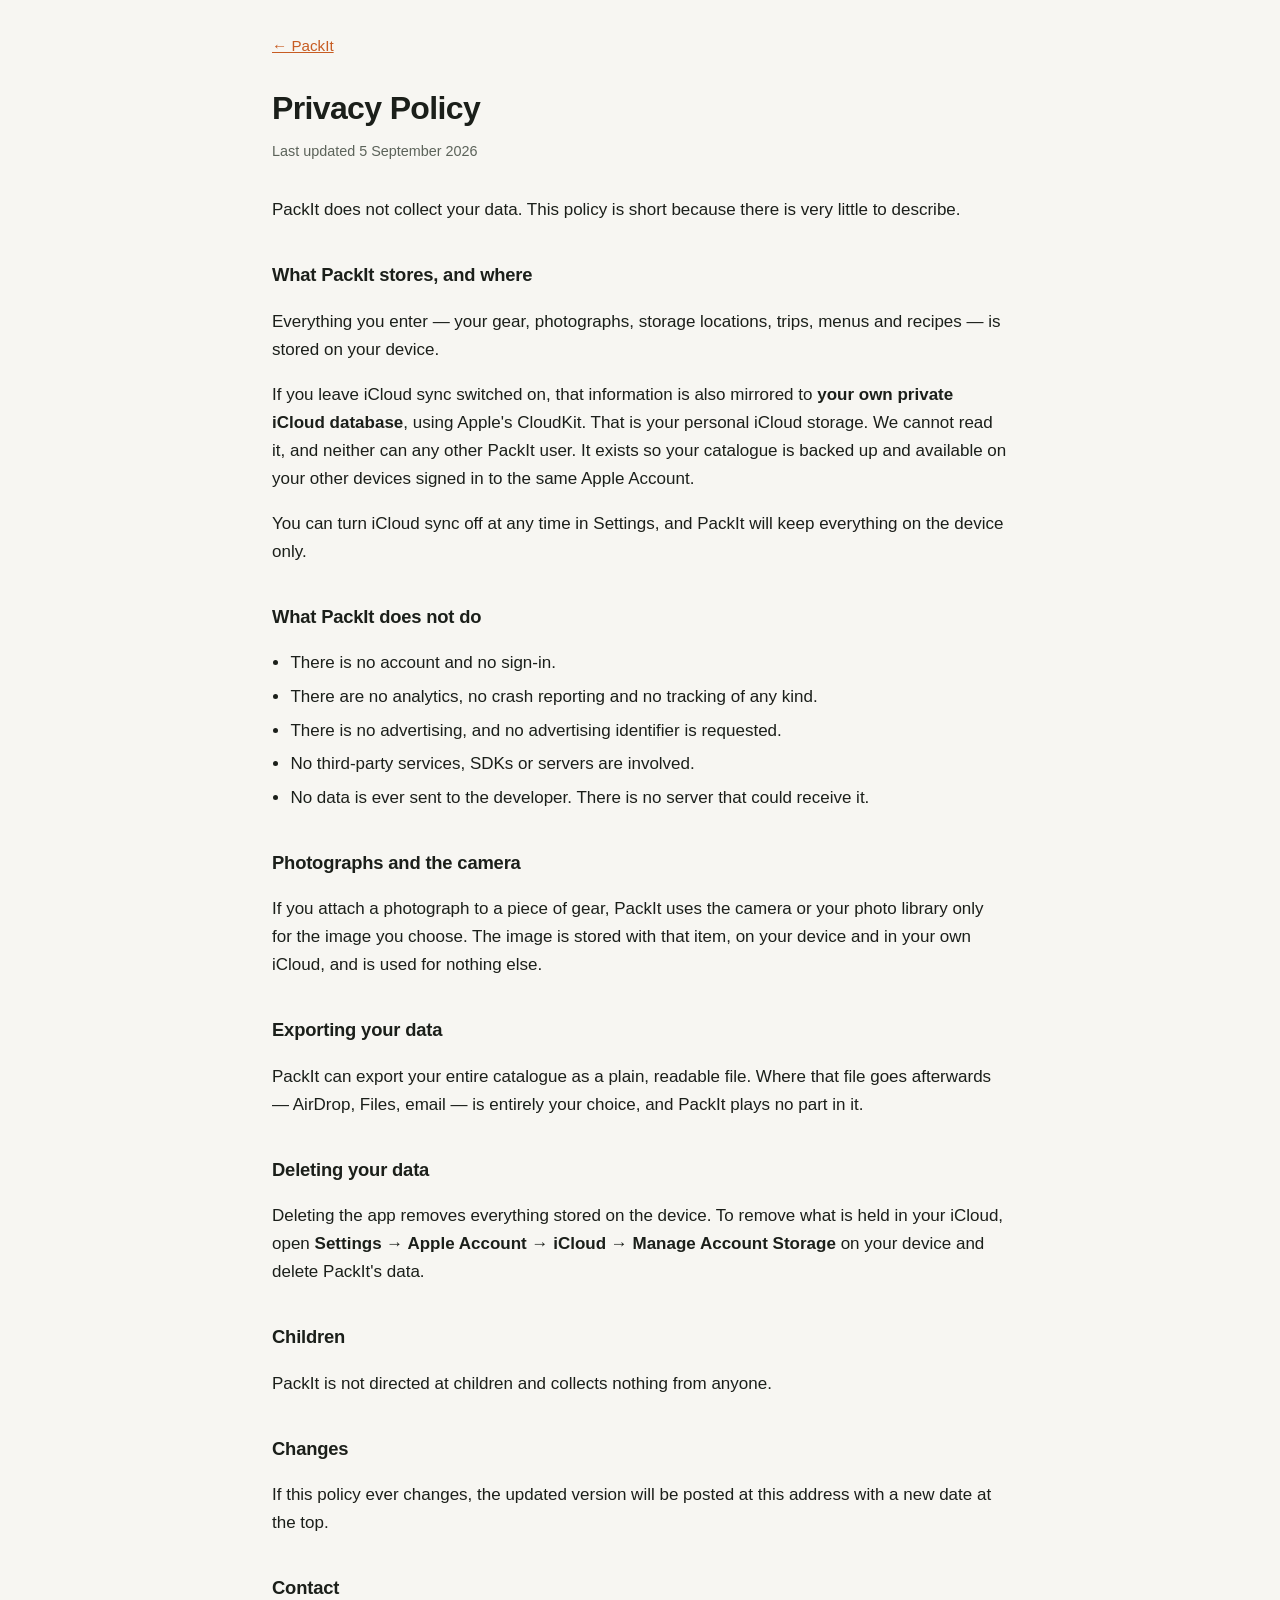
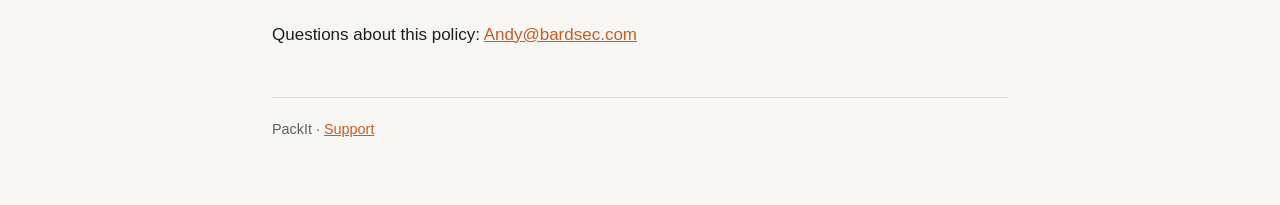
==== privacy/index.html @ 6f883cd9 "PackIt public pages: privacy policy and support Served by GitHub Pages at packit.bardsec.com. Separa" ====
<!doctype html>
<html lang="en">
<head>
<meta charset="utf-8">
<meta name="viewport" content="width=device-width, initial-scale=1">
<title>PackIt — Privacy Policy</title>
<link rel="stylesheet" href="/style.css">
</head>
<body>
<main>
  <a class="back" href="/">&larr; PackIt</a>
  <h1>Privacy Policy</h1>
  <p class="updated">Last updated 5 September 2026</p>

  <p>PackIt does not collect your data. This policy is short because there is very little
     to describe.</p>

  <h2>What PackIt stores, and where</h2>
  <p>Everything you enter — your gear, photographs, storage locations, trips, menus and
     recipes — is stored on your device.</p>
  <p>If you leave iCloud sync switched on, that information is also mirrored to
     <strong>your own private iCloud database</strong>, using Apple's CloudKit. That is your
     personal iCloud storage. We cannot read it, and neither can any other PackIt user. It
     exists so your catalogue is backed up and available on your other devices signed in to
     the same Apple Account.</p>
  <p>You can turn iCloud sync off at any time in Settings, and PackIt will keep everything
     on the device only.</p>

  <h2>What PackIt does not do</h2>
  <ul>
    <li>There is no account and no sign-in.</li>
    <li>There are no analytics, no crash reporting and no tracking of any kind.</li>
    <li>There is no advertising, and no advertising identifier is requested.</li>
    <li>No third-party services, SDKs or servers are involved.</li>
    <li>No data is ever sent to the developer. There is no server that could receive it.</li>
  </ul>

  <h2>Photographs and the camera</h2>
  <p>If you attach a photograph to a piece of gear, PackIt uses the camera or your photo
     library only for the image you choose. The image is stored with that item, on your
     device and in your own iCloud, and is used for nothing else.</p>

  <h2>Exporting your data</h2>
  <p>PackIt can export your entire catalogue as a plain, readable file. Where that file goes
     afterwards — AirDrop, Files, email — is entirely your choice, and PackIt plays no part
     in it.</p>

  <h2>Deleting your data</h2>
  <p>Deleting the app removes everything stored on the device. To remove what is held in
     your iCloud, open <strong>Settings &rarr; Apple Account &rarr; iCloud &rarr; Manage
     Account Storage</strong> on your device and delete PackIt's data.</p>

  <h2>Children</h2>
  <p>PackIt is not directed at children and collects nothing from anyone.</p>

  <h2>Changes</h2>
  <p>If this policy ever changes, the updated version will be posted at this address with a
     new date at the top.</p>

  <h2>Contact</h2>
  <p>Questions about this policy: <a href="mailto:andy@bardsec.com">Andy@bardsec.com</a></p>

  <footer>PackIt &middot; <a href="/support">Support</a></footer>
</main>
</body>
</html>
---- style.css ----
/* Deliberately small: two legal pages don't need a build step or a framework. */
:root {
  color-scheme: light dark;
  --ink: #1b1f1a;
  --muted: #5c635a;
  --ground: #f7f6f2;
  --card: #fff;
  --rule: #e2ded4;
  --accent: #c75c22;
}
@media (prefers-color-scheme: dark) {
  :root {
    --ink: #e8e6e0; --muted: #a1a79c; --ground: #12140f;
    --card: #1c1f19; --rule: #33372e; --accent: #e0874a;
  }
}
* { box-sizing: border-box; }
body {
  margin: 0;
  background: var(--ground);
  color: var(--ink);
  font: 17px/1.65 -apple-system, BlinkMacSystemFont, "Segoe UI", Roboto, Helvetica, Arial, sans-serif;
  padding: 2rem 1.25rem 4rem;
}
main { max-width: 46rem; margin: 0 auto; }
h1 { font-size: 2rem; letter-spacing: -0.02em; margin: 0 0 .35rem; }
h2 { font-size: 1.15rem; margin: 2.25rem 0 .5rem; letter-spacing: -0.01em; }
.lede { color: var(--muted); font-size: 1.1rem; margin: 0 0 1.5rem; }
.updated { color: var(--muted); font-size: .9rem; margin: 0 0 2rem; }
p, li { color: var(--ink); }
ul { padding-left: 1.15rem; }
li { margin: .35rem 0; }
a { color: var(--accent); }
nav { display: flex; gap: 1.25rem; margin: 2rem 0 0; }
footer { margin-top: 3rem; padding-top: 1.25rem; border-top: 1px solid var(--rule); color: var(--muted); font-size: .9rem; }
.back { display: inline-block; margin-bottom: 1.5rem; font-size: .95rem; }
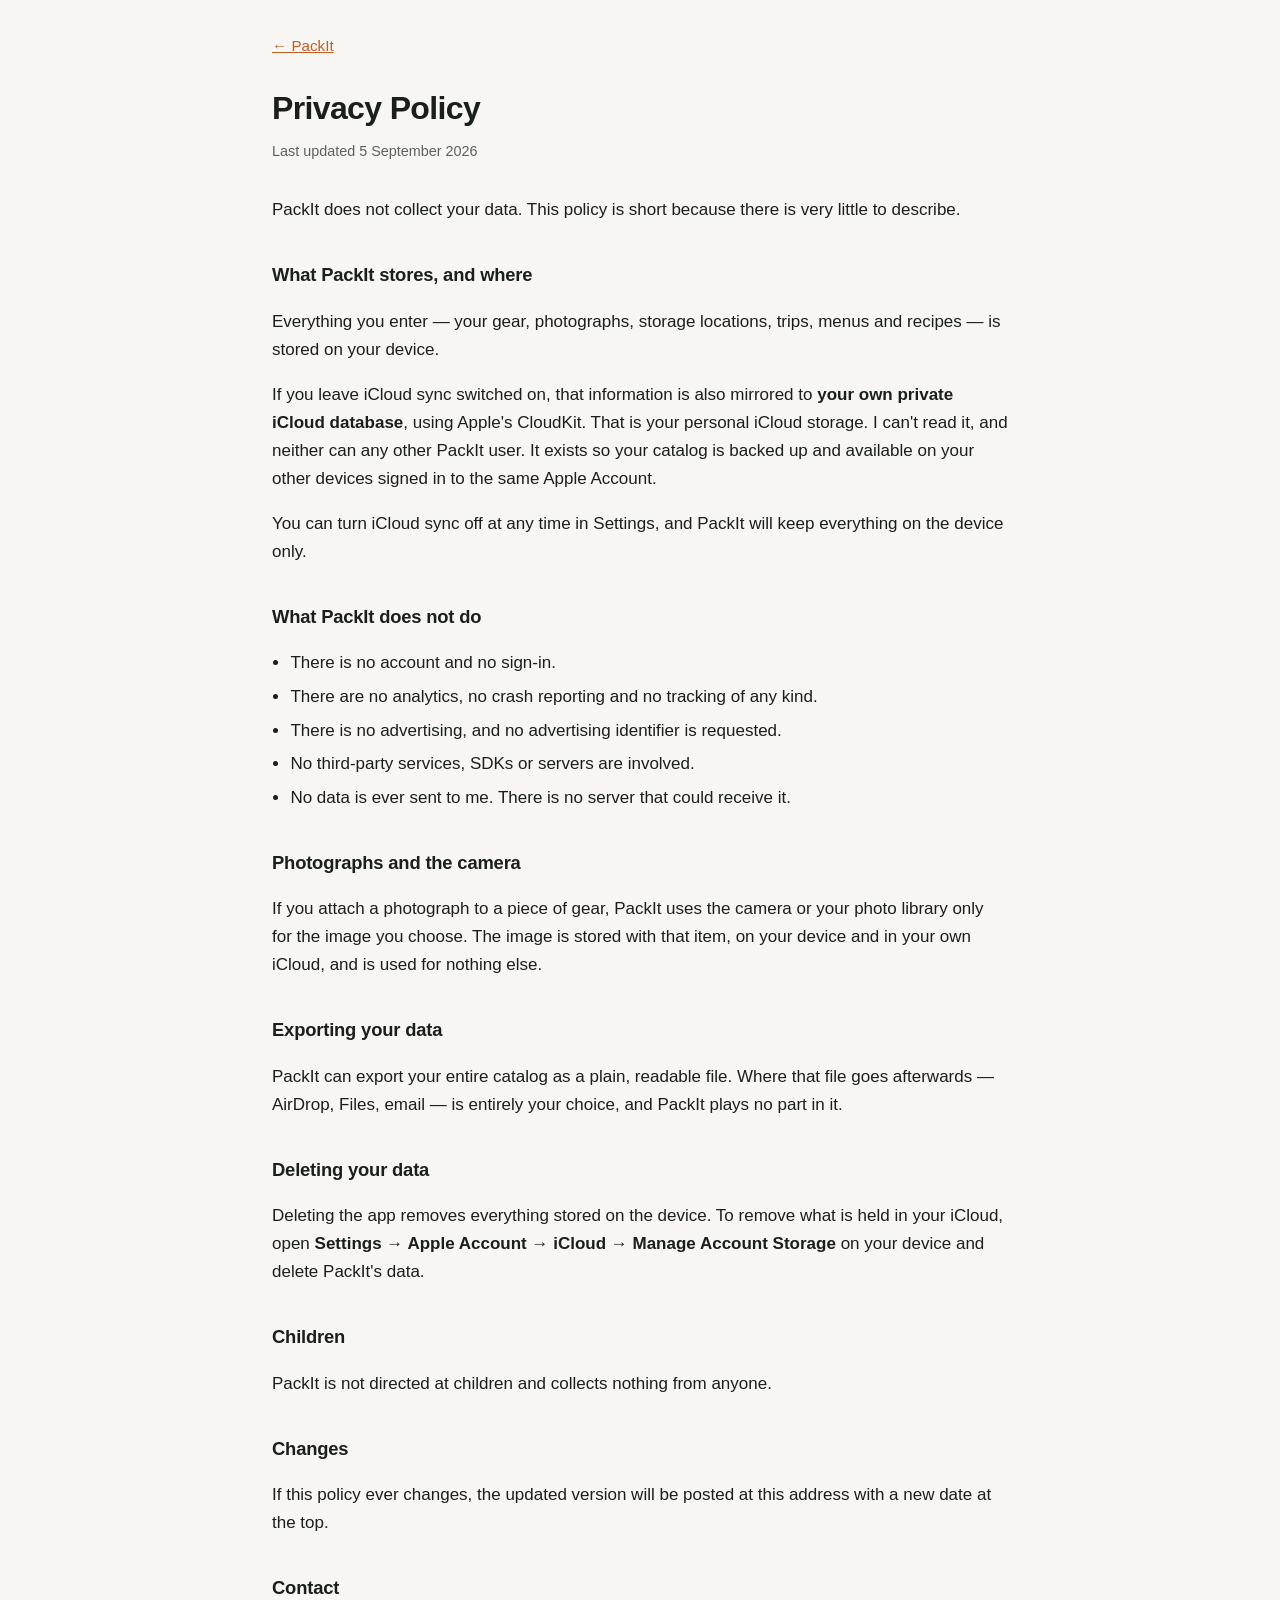
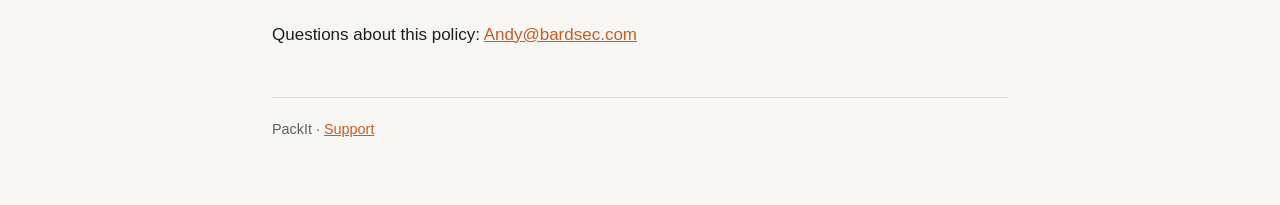
==== commit c12412e6: "US spelling, and first person for a solo developer 'We cannot read it' reads as boilerplate from a c" ====
--- a/privacy/index.html
+++ b/privacy/index.html
@@ -20,8 +20,8 @@
      recipes — is stored on your device.</p>
   <p>If you leave iCloud sync switched on, that information is also mirrored to
      <strong>your own private iCloud database</strong>, using Apple's CloudKit. That is your
-     personal iCloud storage. We cannot read it, and neither can any other PackIt user. It
-     exists so your catalogue is backed up and available on your other devices signed in to
+     personal iCloud storage. I can't read it, and neither can any other PackIt user. It
+     exists so your catalog is backed up and available on your other devices signed in to
      the same Apple Account.</p>
   <p>You can turn iCloud sync off at any time in Settings, and PackIt will keep everything
      on the device only.</p>
@@ -32,7 +32,7 @@
     <li>There are no analytics, no crash reporting and no tracking of any kind.</li>
     <li>There is no advertising, and no advertising identifier is requested.</li>
     <li>No third-party services, SDKs or servers are involved.</li>
-    <li>No data is ever sent to the developer. There is no server that could receive it.</li>
+    <li>No data is ever sent to me. There is no server that could receive it.</li>
   </ul>
 
   <h2>Photographs and the camera</h2>
@@ -41,7 +41,7 @@
      device and in your own iCloud, and is used for nothing else.</p>
 
   <h2>Exporting your data</h2>
-  <p>PackIt can export your entire catalogue as a plain, readable file. Where that file goes
+  <p>PackIt can export your entire catalog as a plain, readable file. Where that file goes
      afterwards — AirDrop, Files, email — is entirely your choice, and PackIt plays no part
      in it.</p>
 
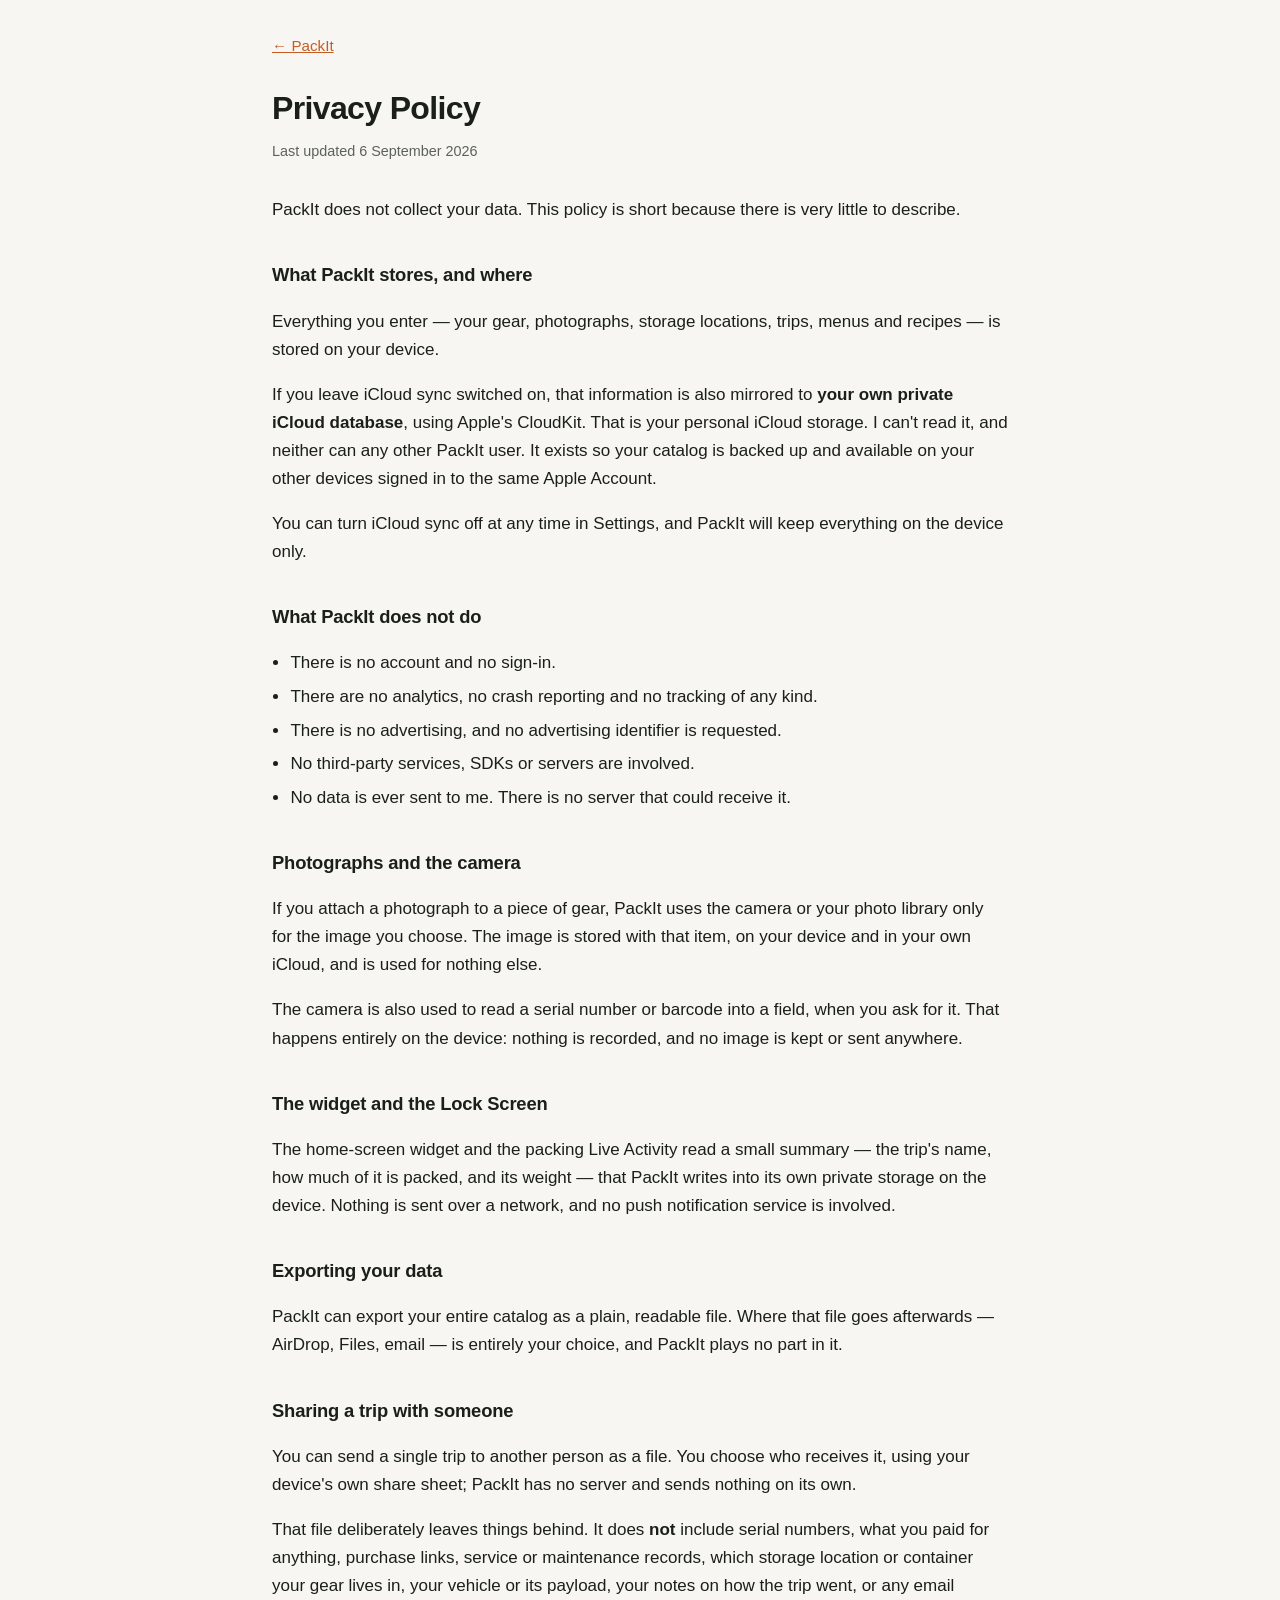
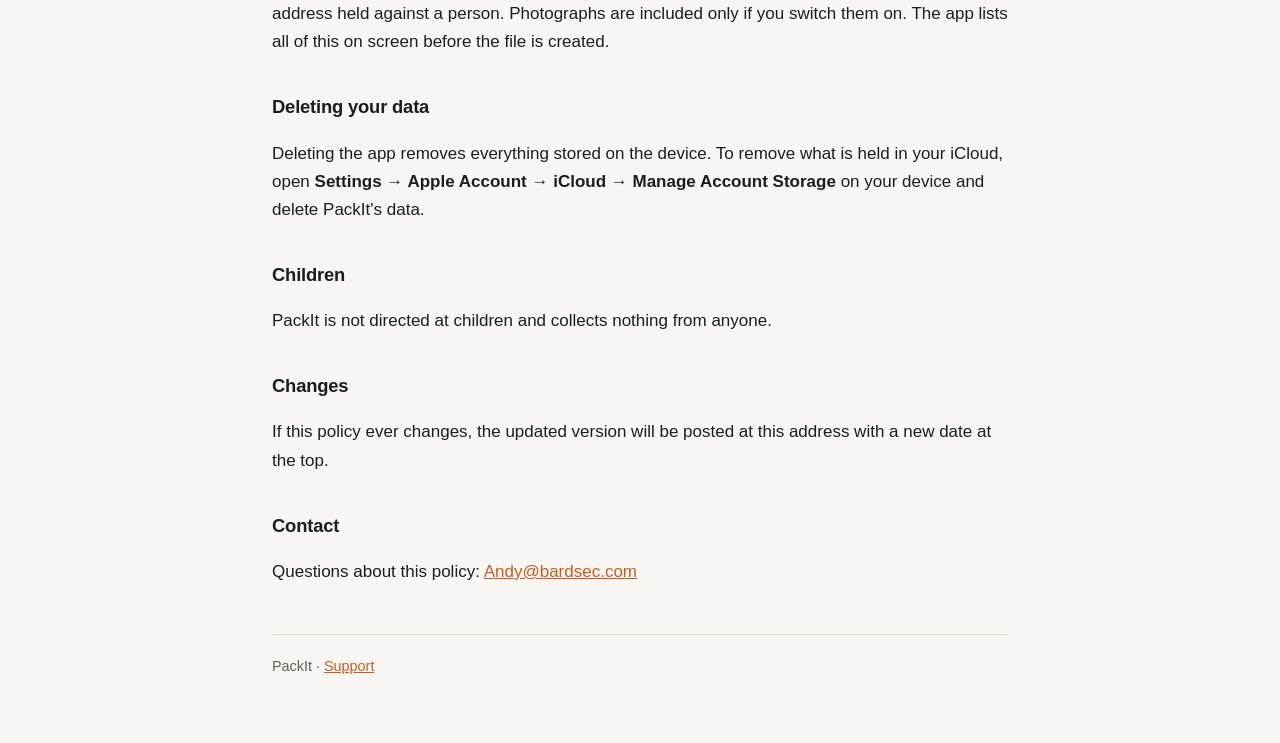
==== commit cbdb6d5c: "Privacy policy: scanning, the widget, and sharing a trip Three things the app now does that the poli" ====
--- a/privacy/index.html
+++ b/privacy/index.html
@@ -10,7 +10,7 @@
 <main>
   <a class="back" href="/">&larr; PackIt</a>
   <h1>Privacy Policy</h1>
-  <p class="updated">Last updated 5 September 2026</p>
+  <p class="updated">Last updated 6 September 2026</p>
 
   <p>PackIt does not collect your data. This policy is short because there is very little
      to describe.</p>
@@ -39,11 +39,31 @@
   <p>If you attach a photograph to a piece of gear, PackIt uses the camera or your photo
      library only for the image you choose. The image is stored with that item, on your
      device and in your own iCloud, and is used for nothing else.</p>
+  <p>The camera is also used to read a serial number or barcode into a field, when you ask
+     for it. That happens entirely on the device: nothing is recorded, and no image is kept
+     or sent anywhere.</p>
+
+  <h2>The widget and the Lock Screen</h2>
+  <p>The home-screen widget and the packing Live Activity read a small summary — the trip's
+     name, how much of it is packed, and its weight — that PackIt writes into its own
+     private storage on the device. Nothing is sent over a network, and no push
+     notification service is involved.</p>
 
   <h2>Exporting your data</h2>
   <p>PackIt can export your entire catalog as a plain, readable file. Where that file goes
      afterwards — AirDrop, Files, email — is entirely your choice, and PackIt plays no part
      in it.</p>
+
+  <h2>Sharing a trip with someone</h2>
+  <p>You can send a single trip to another person as a file. You choose who receives it,
+     using your device's own share sheet; PackIt has no server and sends nothing on its
+     own.</p>
+  <p>That file deliberately leaves things behind. It does <strong>not</strong> include
+     serial numbers, what you paid for anything, purchase links, service or maintenance
+     records, which storage location or container your gear lives in, your vehicle or its
+     payload, your notes on how the trip went, or any email address held against a person.
+     Photographs are included only if you switch them on. The app lists all of this on
+     screen before the file is created.</p>
 
   <h2>Deleting your data</h2>
   <p>Deleting the app removes everything stored on the device. To remove what is held in
